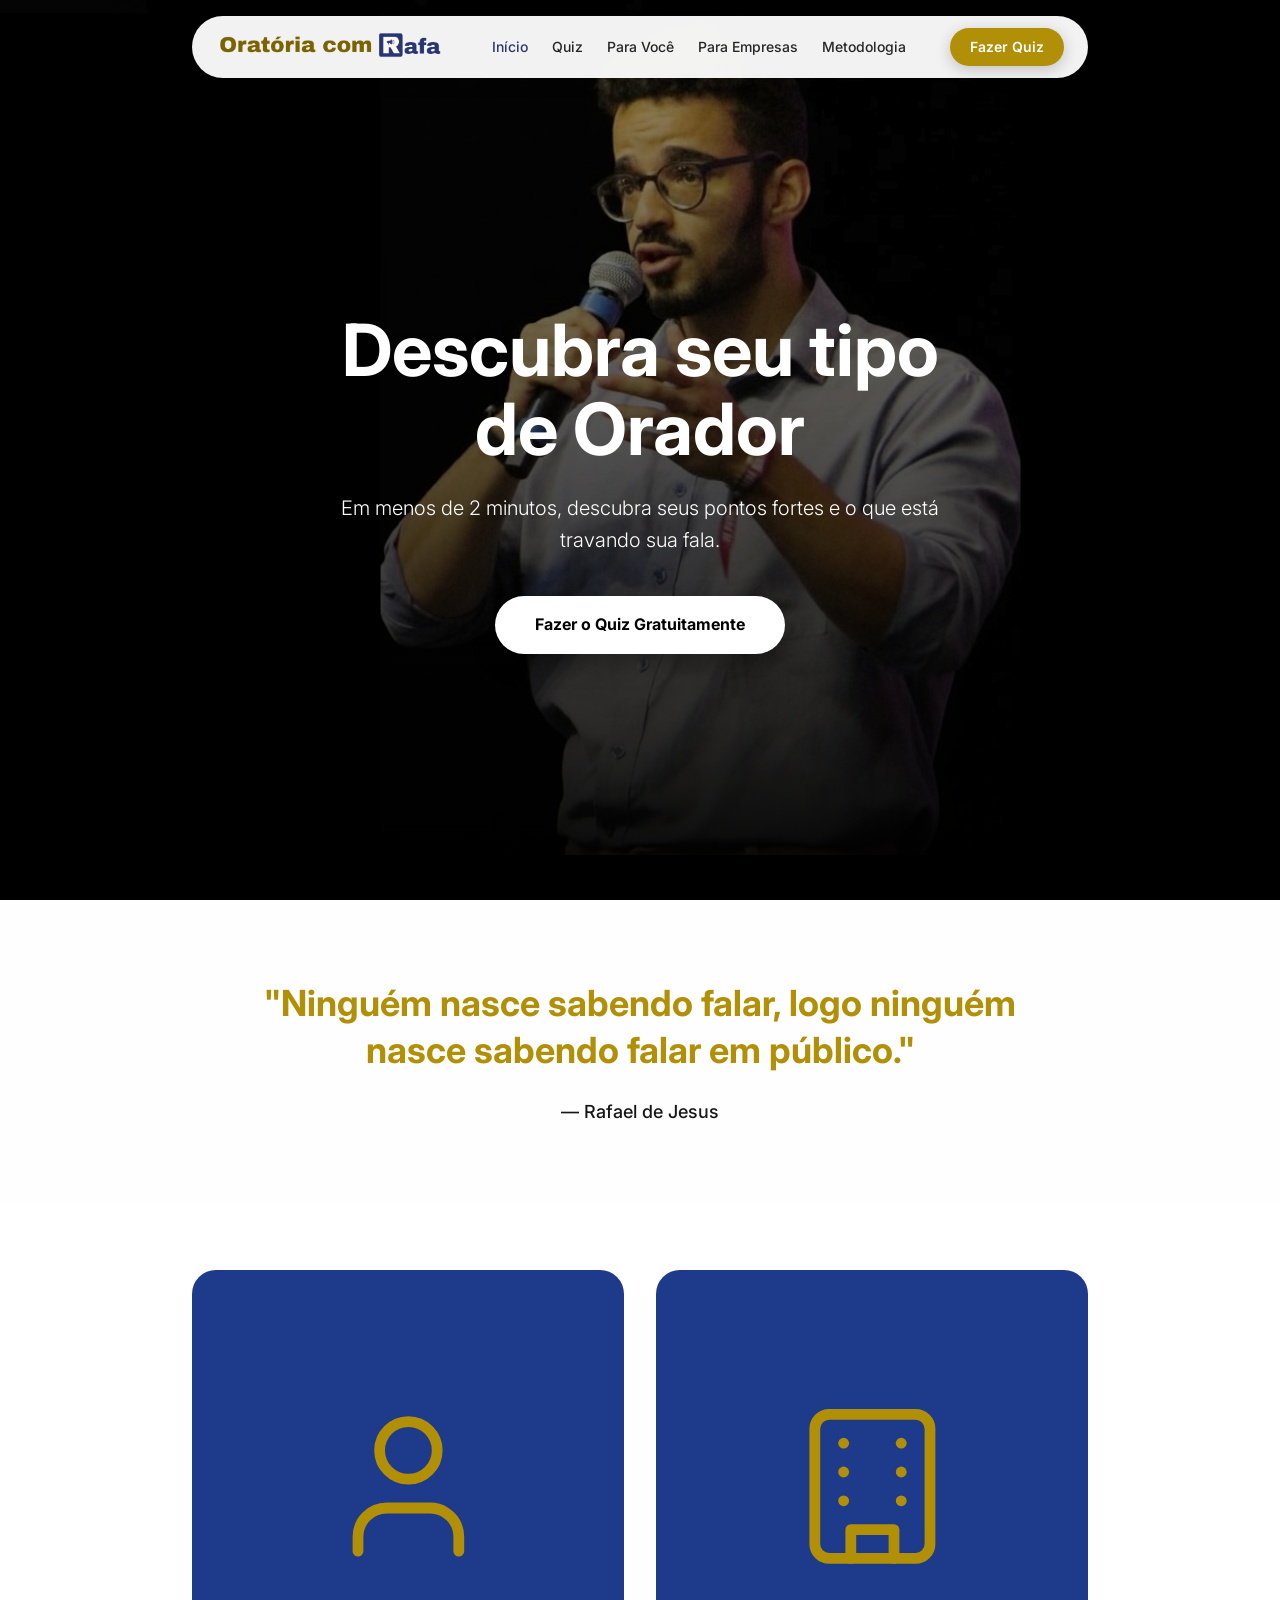
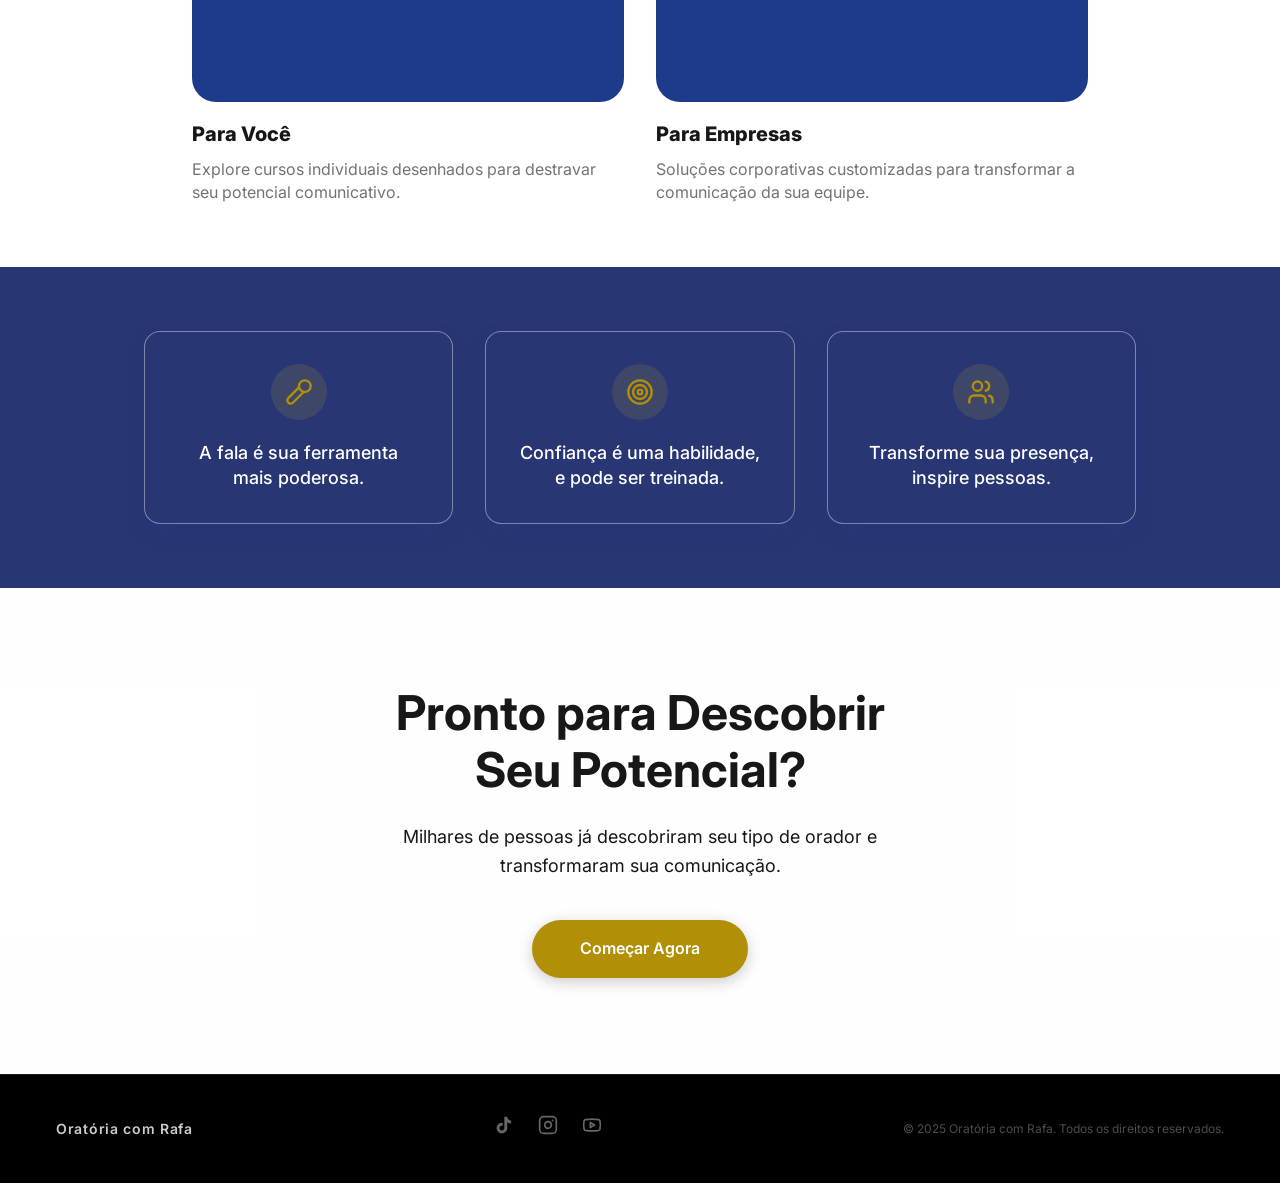
==== index.html @ 6964ee0a "Initial commit" ====
<!DOCTYPE html>
<html lang="pt-BR">

<head>
  <meta charset="UTF-8" />
  <meta name="viewport" content="width=device-width, initial-scale=1.0" />
  <title>Descubra Seu Tipo de Orador - Oratória com Rafa</title>
  <meta name="description"
    content="Descubra seu perfil de orador em 2 minutos. Transforme sua fala, desenvolva confiança e inspire com presença." />
  <meta name="author" content="Oratória com Rafa" />
  <meta property="og:title" content="Descubra Seu Tipo de Orador - Oratória com Rafa" />
  <meta property="og:description"
    content="Descubra seu perfil de orador em 2 minutos. Transforme sua fala, desenvolva confiança e inspire com presença." />
  <meta property="og:type" content="website" />
  <link rel="preconnect" href="https://fonts.googleapis.com" />
  <link rel="preconnect" href="https://fonts.gstatic.com" crossorigin />
  <link href="https://fonts.googleapis.com/css2?family=Inter:wght@300;400;500;600;700;800&display=swap"
    rel="stylesheet" />
  <link rel="stylesheet" href="css/styles.css" />
</head>

<body>

  <!-- Navigation -->
  <nav class="nav-bar" id="main-nav">
    <div class="nav-container">
      <div class="nav-pill">
        <a href="index.html" class="nav-logo">
          <img src="assets/images/logo.png" alt="Oratória com Rafa" />
        </a>
        <div class="nav-links" id="nav-links">
          <a href="index.html" class="nav-link active">Início</a>
          <a href="quiz-inicio.html" class="nav-link">Quiz</a>
          <a href="para-voce.html" class="nav-link">Para Você</a>
          <a href="para-empresas.html" class="nav-link">Para Empresas</a>
          <a href="metodologia.html" class="nav-link">Metodologia</a>
        </div>
        <a href="quiz-inicio.html" class="btn btn-dark btn-nav-cta">Fazer Quiz</a>
        <button class="mobile-toggle" id="mobile-toggle" aria-label="Abrir menu">
          <span></span><span></span><span></span>
        </button>
      </div>
      <!-- Mobile dropdown -->
      <div class="mobile-menu" id="mobile-menu">
        <a href="index.html" class="mobile-link active">Início</a>
        <a href="quiz-inicio.html" class="mobile-link">Quiz</a>
        <a href="para-voce.html" class="mobile-link">Para Você</a>
        <a href="para-empresas.html" class="mobile-link">Para Empresas</a>
        <a href="metodologia.html" class="mobile-link">Metodologia</a>
        <a href="quiz-inicio.html" class="btn btn-dark btn-mobile-cta">Fazer Quiz</a>
      </div>
    </div>
  </nav>

  <main>
    <!-- Hero Section -->
    <section class="hero" id="hero">
      <div class="hero-bg">
        <img src="assets/images/eventocrop.jpg" alt="Orador profissional em palco" />
        <div class="hero-overlay"></div>
      </div>
      <div class="hero-content fade-in">
        <h1>Descubra seu tipo<br>de Orador</h1>
        <p>Em menos de 2 minutos, descubra seus pontos fortes e o que está travando sua fala.</p>
        <a href="quiz-inicio.html" class="btn btn-white btn-hero">Fazer o Quiz Gratuitamente</a>
      </div>
    </section>

    <!-- Quote Section -->
    <section class="section-white" id="quote">
      <div class="container text-center">
        <blockquote class="quote fade-in">
          "Ninguém nasce sabendo falar, logo ninguém nasce sabendo falar em público."
        </blockquote>
        <p class="quote-author">— Rafael de Jesus</p>
      </div>
    </section>
    <!-- Navigation Cards Section -->
    <section class="section-nav-cards" id="categories">
      <div class="container">
        <div class="nav-cards-grid">
          <!-- Card: Para Voc� -->
          <a href="para-voce.html" class="nav-card-item slide-up" style="animation-delay: 0s">
            <div class="nav-card">
              <div class="nav-card-icon">
                <svg xmlns="http://www.w3.org/2000/svg" width="100%" height="100%" viewBox="0 0 24 24" fill="none"
                  stroke="currentColor" stroke-width="1.5" stroke-linecap="round" stroke-linejoin="round">
                  <path d="M19 21v-2a4 4 0 0 0-4-4H9a4 4 0 0 0-4 4v2"></path>
                  <circle cx="12" cy="7" r="4"></circle>
                </svg>
              </div>
            </div>
            <div class="nav-card-content">
              <h3>Para Você</h3>
              <p>Explore cursos individuais desenhados para destravar seu potencial comunicativo.</p>
            </div>
          </a>

          <!-- Card: Para Empresas -->
          <a href="para-empresas.html" class="nav-card-item slide-up" style="animation-delay: 0.1s">
            <div class="nav-card">
              <div class="nav-card-icon">
                <svg xmlns="http://www.w3.org/2000/svg" width="100%" height="100%" viewBox="0 0 24 24" fill="none"
                  stroke="currentColor" stroke-width="1.5" stroke-linecap="round" stroke-linejoin="round">
                  <rect x="4" y="2" width="16" height="20" rx="2" ry="2"></rect>
                  <path d="M9 22v-4h6v4"></path>
                  <path d="M8 6h.01"></path>
                  <path d="M16 6h.01"></path>
                  <path d="M8 10h.01"></path>
                  <path d="M16 10h.01"></path>
                  <path d="M8 14h.01"></path>
                  <path d="M16 14h.01"></path>
                </svg>
              </div>
            </div>
            <div class="nav-card-content">
              <h3>Para Empresas</h3>
              <p>Soluções corporativas customizadas para transformar a comunicação da sua equipe.</p>
            </div>
          </a>
        </div>
      </div>
    </section>
    <section id="pillars">
      <div class="container">
        <div class="pillars-grid">

          <!-- Card 1 -->
          <div class="pillar-card slide-up" style="animation-delay: 0s">
            <div class="pillar-icon">
              <svg xmlns="http://www.w3.org/2000/svg" width="28" height="28" viewBox="0 0 24 24" fill="none"
                stroke="currentColor" stroke-width="2" stroke-linecap="round" stroke-linejoin="round">
                <path d="m12 8-9.04 9.06a2.82 2.82 0 1 0 3.98 3.98L16 12" />
                <circle cx="17" cy="7" r="5" />
              </svg>
            </div>
            <p class="pillar-text">A fala é sua ferramenta mais poderosa.</p>
          </div>

          <!-- Card 2 -->
          <div class="pillar-card slide-up" style="animation-delay: 0.1s">
            <div class="pillar-icon">
              <svg xmlns="http://www.w3.org/2000/svg" width="28" height="28" viewBox="0 0 24 24" fill="none"
                stroke="currentColor" stroke-width="2" stroke-linecap="round" stroke-linejoin="round">
                <circle cx="12" cy="12" r="10" />
                <circle cx="12" cy="12" r="6" />
                <circle cx="12" cy="12" r="2" />
              </svg>
            </div>
            <p class="pillar-text">Confiança é uma habilidade, e pode ser treinada.</p>
          </div>

          <!-- Card 3 -->
          <div class="pillar-card slide-up" style="animation-delay: 0.2s">
            <div class="pillar-icon">
              <svg xmlns="http://www.w3.org/2000/svg" width="28" height="28" viewBox="0 0 24 24" fill="none"
                stroke="currentColor" stroke-width="2" stroke-linecap="round" stroke-linejoin="round">
                <path d="M16 21v-2a4 4 0 0 0-4-4H6a4 4 0 0 0-4 4v2" />
                <circle cx="9" cy="7" r="4" />
                <path d="M22 21v-2a4 4 0 0 0-3-3.87" />
                <path d="M16 3.13a4 4 0 0 1 0 7.75" />
              </svg>
            </div>
            <p class="pillar-text">Transforme sua presença, inspire pessoas.</p>
          </div>

        </div>
      </div>
    </section>
    <!-- CTA Section -->
    <section class="section-white section-cta" id="cta">
      <div class="container text-center">
        <h2 class="cta-title">Pronto para Descobrir<br>Seu Potencial?</h2>
        <p class="cta-subtitle">Milhares de pessoas já descobriram seu tipo de orador e transformaram sua comunicação.
        </p>
        <a href="quiz-inicio.html" class="btn btn-dark btn-cta">Começar Agora</a>
      </div>
    </section>
  </main>

  <!-- Footer -->
  <footer class="footer" id="footer">
    <div class="container">
      <div class="footer-inner">
        <p class="footer-brand">Oratória com Rafa</p>
        <div class="footer-socials">
          <a href="https://www.tiktok.com" target="_blank" rel="noopener noreferrer" aria-label="TikTok">
            <svg xmlns="http://www.w3.org/2000/svg" width="20" height="20" viewBox="0 0 24 24" fill="currentColor">
              <path
                d="M19.59 6.69a4.83 4.83 0 0 1-3.77-4.25V2h-3.45v13.67a2.89 2.89 0 0 1-5.2 1.74 2.89 2.89 0 0 1 2.31-4.64 2.93 2.93 0 0 1 .88.13V9.4a6.84 6.84 0 0 0-1-.05A6.33 6.33 0 0 0 5 20.1a6.34 6.34 0 0 0 10.86-4.43v-7a8.16 8.16 0 0 0 4.77 1.52v-3.4a4.85 4.85 0 0 1-1-.1z" />
            </svg>
          </a>
          <a href="https://www.instagram.com" target="_blank" rel="noopener noreferrer" aria-label="Instagram">
            <svg xmlns="http://www.w3.org/2000/svg" width="20" height="20" viewBox="0 0 24 24" fill="none"
              stroke="currentColor" stroke-width="2" stroke-linecap="round" stroke-linejoin="round">
              <rect width="20" height="20" x="2" y="2" rx="5" ry="5" />
              <path d="M16 11.37A4 4 0 1 1 12.63 8 4 4 0 0 1 16 11.37z" />
              <line x1="17.5" x2="17.51" y1="6.5" y2="6.5" />
            </svg>
          </a>
          <a href="https://www.youtube.com" target="_blank" rel="noopener noreferrer" aria-label="YouTube">
            <svg xmlns="http://www.w3.org/2000/svg" width="20" height="20" viewBox="0 0 24 24" fill="none"
              stroke="currentColor" stroke-width="2" stroke-linecap="round" stroke-linejoin="round">
              <path
                d="M2.5 17a24.12 24.12 0 0 1 0-10 2 2 0 0 1 1.4-1.4 49.56 49.56 0 0 1 16.2 0A2 2 0 0 1 21.5 7a24.12 24.12 0 0 1 0 10 2 2 0 0 1-1.4 1.4 49.55 49.55 0 0 1-16.2 0A2 2 0 0 1 2.5 17" />
              <path d="m10 15 5-3-5-3z" />
            </svg>
          </a>
        </div>
        <p class="footer-copy">© 2025 Oratória com Rafa. Todos os direitos reservados.</p>
      </div>
    </div>
  </footer>

  <script src="js/main.js"></script>
</body>

</html>
---- css/styles.css ----
:root {
  --primary: #283673;
  --detail: #b18f07;
  --white: #ffffff;
  --bg-light: #fdfdfd;
  --text-dark: #283673;
  --text-light: #f0f0f0;
  --gray-muted: #6b7280;
}

/* ===== RESET & BASE ===== */
*,
*::before,
*::after {
  box-sizing: border-box;
  margin: 0;
  padding: 0;
}

html {
  scroll-behavior: smooth;
}

body {
  font-family: 'Inter', -apple-system, BlinkMacSystemFont, 'Segoe UI', sans-serif;
  color: var(--text-dark);
  background: var(--bg-light);
  line-height: 1.6;
  -webkit-font-smoothing: antialiased;
}

a {
  text-decoration: none;
  color: inherit;
}

ul {
  list-style: none;
}

img {
  max-width: 100%;
  display: block;
}

/* ===== UTILITIES ===== */
.container {
  max-width: 1200px;
  margin: 0 auto;
  padding: 0 1rem;
}

.text-center {
  text-align: center;
}

/* ===== BUTTONS ===== */
.btn {
  display: inline-flex;
  align-items: center;
  justify-content: center;
  font-weight: 600;
  font-size: 1rem;
  border: none;
  cursor: pointer;
  border-radius: 9999px;
  transition: all 0.3s ease;
  font-family: inherit;
}

.btn-white {
  background: var(--primary);
  color: var(--white);
  padding: 0.875rem 2rem;
  box-shadow: 0 10px 25px rgba(0, 0, 0, 0.3);
}

.btn-white:hover {
  background: rgba(255, 255, 255, 0.9);
  transform: scale(1.05);
  box-shadow: 0 15px 35px rgba(0, 0, 0, 0.4);
}

.btn-dark {
  background: var(--primary);
  color: #fff;
  padding: 0.75rem 2rem;
  box-shadow: 0 4px 15px rgba(0, 0, 0, 0.2);
}

.btn-dark:hover {
  background: #404040;
}

.btn-outline {
  background: transparent;
  color: #404040;
  border: 1px solid #e5e5e5;
  padding: 0.75rem 2rem;
}

.btn-outline:hover {
  background: var(--bg-light);
}

.btn-hero {
  padding: 1rem 2.5rem;
  font-size: 1rem;
}

.btn-cta {
  padding: 1rem 3rem;
  font-size: 1rem;
}

.btn-nav-cta {
  padding: 0.5rem 1.25rem;
  font-size: 0.875rem;
}

.btn-mobile-cta {
  width: 100%;
  margin-top: 0.75rem;
  padding: 0.625rem 1.25rem;
}

.btn-card {
  width: 100%;
  padding: 0.875rem;
  font-size: 0.875rem;
}

.btn-card-highlight {
  background: var(--primary);
  color: var(--white);
}

.btn-card-highlight:hover {
  background: rgba(255, 255, 255, 0.9);
}

.btn-card-ghost {
  background: rgba(255, 255, 255, 0.05);
  color: var(--text-dark);
  border: 1px solid rgba(255, 255, 255, 0.15);
}

.btn-card-ghost:hover {
  background: rgba(255, 255, 255, 0.1);
}

/* ===== NAVIGATION ===== */
.nav-bar {
  position: fixed;
  top: 0;
  left: 0;
  right: 0;
  z-index: 50;
  padding: 1rem;
}

.nav-container {
  max-width: 56rem;
  margin: 0 auto;
}

.nav-pill {
  display: flex;
  align-items: center;
  justify-content: space-between;
  background: rgba(255, 255, 255, 0.95);
  backdrop-filter: blur(12px);
  border-radius: 9999px;
  padding: 0.75rem 1.5rem;
  box-shadow: 0 4px 20px rgba(0, 0, 0, 0.1);
}

.nav-logo img {
  height: 2rem;
}

.nav-links {
  display: flex;
  align-items: center;
  gap: 1.5rem;
}

.nav-link {
  font-size: 0.875rem;
  font-weight: 500;
  color: var(--text-dark);
  transition: color 0.2s;
}

.nav-link:hover,
.nav-link.active {
  color: var(--detail);
}

.mobile-toggle {
  display: none;
  background: none;
  border: none;
  cursor: pointer;
  padding: 0.25rem;
  flex-direction: column;
  gap: 5px;
}

.mobile-toggle span {
  display: block;
  width: 22px;
  height: 2px;
  background: #262626;
  border-radius: 2px;
  transition: all 0.3s;
}

.mobile-toggle.open span:nth-child(1) {
  transform: rotate(45deg) translate(5px, 5px);
}

.mobile-toggle.open span:nth-child(2) {
  opacity: 0;
}

.mobile-toggle.open span:nth-child(3) {
  transform: rotate(-45deg) translate(5px, -5px);
}

.mobile-menu {
  display: none;
  margin-top: 0.5rem;
  background: rgba(255, 255, 255, 0.95);
  backdrop-filter: blur(12px);
  border-radius: 1rem;
  padding: 1rem 1.25rem;
  box-shadow: 0 4px 20px rgba(0, 0, 0, 0.1);
}

.mobile-menu.open {
  display: block;
  animation: fadeIn 0.3s ease;
}

.mobile-link {
  display: block;
  padding: 0.5rem 0;
  font-size: 0.875rem;
  font-weight: 500;
  color: var(--text-dark);
}

.mobile-link:hover,
.mobile-link.active {
  color: var(--detail);
}

@media (max-width: 768px) {

  .nav-links,
  .btn-nav-cta {
    display: none;
  }

  .mobile-toggle {
    display: flex;
  }
}

/* ===== HERO ===== */
.hero {
  position: relative;
  min-height: 100vh;
  display: flex;
  align-items: center;
  justify-content: center;
  overflow: hidden;
}

.hero-bg {
  position: absolute;
  inset: 0;
  z-index: 0;
}

.hero-bg img {
  width: 100%;
  height: 100%;
  object-fit: cover;
  object-position: center top;
}

.hero-overlay {
  position: absolute;
  inset: 0;
  background: linear-gradient(to bottom, rgba(0, 0, 0, 0.4) 0%, rgba(0, 0, 0, 0.8) 80%, rgba(0, 0, 0, 1) 100%);
}

.hero-content {
  position: relative;
  z-index: 10;
  text-align: center;
  padding: 0 1rem;
  max-width: 56rem;
  margin: 0 auto;
  margin-top: 4rem;
}

.hero-content h1 {
  font-size: clamp(2.5rem, 6vw, 4.5rem);
  font-weight: 700;
  margin-bottom: 1.5rem;
  line-height: 1.1;
  color: #fff;
}

.hero-content p {
  font-size: clamp(1rem, 2vw, 1.25rem);
  margin-bottom: 2.5rem;
  color: rgba(255, 255, 255, 0.8);
  font-weight: 300;
  max-width: 42rem;
  margin-left: auto;
  margin-right: auto;
}

/* ===== SECTIONS ===== */
.section-white {
  padding: 5rem 0;
  background: #ffffffd0;
}

.section-dark {
  padding: 5rem 0;
  background: var(--bg-light);
  border-top: 1px solid rgba(255, 255, 255, 0.1);
}

.section-cta {
  padding: 6rem 0;
}

/* ===== QUOTE ===== */
.quote {
  font-size: clamp(1.5rem, 3vw, 2.25rem);
  font-weight: 700;
  color: var(--detail);
  line-height: 1.3;
  margin-bottom: 1.5rem;
  max-width: 48rem;
  margin-left: auto;
  margin-right: auto;
}

.quote-author {
  color: #737373;
  font-weight: 500;
  font-size: 1.125rem;
}

/* ===== PILLARS ===== */
/* Container section background */
#pillars {
  background-color: #283673;
  /* Royal Blue */
  padding: 4rem 0;
  /* Adding vertical spacing for the section */
}

.pillars-grid {
  display: grid;
  grid-template-columns: repeat(3, 1fr);
  gap: 2rem;
  max-width: 64rem;
  margin: 0 auto;
  padding: 0 1rem;
  /* Prevents touching edges on mobile */
}

.pillar-card {
  text-align: center;
  padding: 2rem;
  border-radius: 1rem;

  /* A mágica acontece aqui: desfoque do que está atrás */
  backdrop-filter: blur(12px);
  -webkit-backdrop-filter: blur(12px);
  /* Suporte para Safari */

  /* Match Navigation Cards Style */
  background: #1e3a8a;
  border: 1px solid rgba(255, 255, 255, 0.1);
  box-shadow: 0 10px 20px rgba(30, 58, 138, 0.2);
  transition: transform 0.3s ease, box-shadow 0.3s ease;
}

.pillar-card:hover {
  transform: translateY(-5px);
  box-shadow: 0 15px 30px rgba(30, 58, 138, 0.3);
}

.pillar-icon {
  display: inline-flex;
  align-items: center;
  justify-content: center;
  width: 3.5rem;
  height: 3.5rem;
  border-radius: 50%;
  background: rgba(184, 154, 75, 0.1);
  margin-bottom: 1.25rem;
  color: var(--detail);
  /* Gold icon */
}

.pillar-text {
  font-size: 1.125rem;
  font-weight: 500;
  color: #ffffff;
  /* Forced to pure white for better contrast on blue */
  line-height: 1.4;
}

@media (max-width: 768px) {
  .pillars-grid {
    grid-template-columns: 1fr;
  }
}

/* ===== CTA SECTION ===== */
.cta-title {
  font-size: clamp(2rem, 4vw, 3rem);
  font-weight: 700;
  margin-bottom: 1.5rem;
  color: var(--detail);
  line-height: 1.2;
}

.cta-subtitle {
  font-size: 1.125rem;
  color: #737373;
  margin-bottom: 2.5rem;
  max-width: 36rem;
  margin-left: auto;
  margin-right: auto;
}

/* ===== METHODOLOGY PAGE ===== */
.page-hero {
  padding-top: 9rem;
  padding-bottom: 5rem;
  background: var(--bg-light);
  text-align: center;
}

.page-hero .label {
  color: #a3a3a3;
  font-size: 0.875rem;
  text-transform: uppercase;
  letter-spacing: 0.15em;
  margin-bottom: 1rem;
}

.page-hero h1 {
  font-size: clamp(2.5rem, 5vw, 3.75rem);
  font-weight: 700;
  color: var(--text-dark);
  margin-bottom: 1.5rem;
  line-height: 1.1;
}

.page-hero p {
  font-size: 1.125rem;
  color: #a3a3a3;
  max-width: 42rem;
  margin: 0 auto;
}

.method-cards {
  display: grid;
  grid-template-columns: repeat(3, 1fr);
  gap: 1.5rem;
  max-width: 64rem;
  margin: 0 auto;
}

.method-card {
  border-radius: 1rem;
  border: 1px solid rgba(255, 255, 255, 0.1);
  background: var(--primary);
  padding: 2rem;
}

.method-card .icon-wrap {
  display: inline-flex;
  align-items: center;
  justify-content: center;
  width: 4rem;
  height: 4rem;
  border-radius: 50%;
  background: rgba(255, 255, 255, 0.1);
  margin-bottom: 1.5rem;
  color: #fff;
}

.method-card h3 {
  font-size: 1.5rem;
  font-weight: 700;
  color: var(--text-dark);
  margin-bottom: 0.75rem;
}

.method-card .desc {
  font-size: 0.875rem;
  color: #a3a3a3;
  line-height: 1.7;
  margin-bottom: 1.5rem;
}

.method-card .benefits li {
  display: flex;
  align-items: flex-start;
  gap: 0.5rem;
  font-size: 0.875rem;
  color: rgba(229, 229, 229, 0.7);
  margin-bottom: 0.5rem;
}

.method-card .benefits .check {
  color: var(--text-dark);
  margin-top: 2px;
}

@media (max-width: 768px) {
  .method-cards {
    grid-template-columns: 1fr;
  }
}

/* About Section */
.about-grid {
  display: grid;
  grid-template-columns: 1fr 1fr;
  gap: 3rem;
  align-items: center;
  max-width: 64rem;
  margin: 0 auto;
}

.about-grid img {
  border-radius: 1rem;
  box-shadow: 0 25px 50px rgba(0, 0, 0, 0.2);
  width: 100%;
  object-fit: cover;
}

.about-grid .label {
  color: #a3a3a3;
  font-size: 0.875rem;
  text-transform: uppercase;
  letter-spacing: 0.15em;
  margin-bottom: 1rem;
}

.about-grid h2 {
  font-size: 2.25rem;
  font-weight: 700;
  color: var(--detail);
  margin-bottom: 1.5rem;
  line-height: 1.2;
}

.about-grid p {
  color: #525252;
  margin-bottom: 1rem;
  line-height: 1.7;
}

@media (max-width: 768px) {
  .about-grid {
    grid-template-columns: 1fr;
  }
}

/* How it works */
.how-grid {
  display: grid;
  grid-template-columns: 1fr 1fr;
  gap: 1.5rem;
  max-width: 64rem;
  margin: 0 auto;
}

.how-card {
  background: var(--bg-light);
  border: 1px solid #f5f5f5;
  border-radius: 1rem;
  padding: 1.5rem;
}

.how-card h3 {
  font-size: 1.25rem;
  font-weight: 600;
  margin-bottom: 0.75rem;
  color: var(--detail);
}

.how-card p {
  color: #525252;
  line-height: 1.7;
}

@media (max-width: 768px) {
  .how-grid {
    grid-template-columns: 1fr;
  }
}

.section-heading {
  text-align: center;
  margin-bottom: 3rem;
}

.section-heading h2 {
  font-size: 2.25rem;
  font-weight: 700;
  color: var(--detail);
  margin-bottom: 0.75rem;
}

.section-heading p {
  color: #737373;
}

/* ===== COURSES PAGE ===== */
.courses-grid {
  display: grid;
  grid-template-columns: 1fr 1fr;
  gap: 2rem;
  max-width: 56rem;
  margin: 0 auto;
}

.course-card {
  position: relative;
  border-radius: 1rem;
  padding: 2rem;
  display: flex;
  flex-direction: column;
  border: 1px solid rgba(255, 255, 255, 0.1);
  background: var(--primary);
}

.course-card.highlight {
  border-color: rgba(255, 255, 255, 0.4);
  background: rgba(255, 255, 255, 0.05);
  box-shadow: 0 0 0 1px rgba(255, 255, 255, 0.2);
}

.course-badge {
  position: absolute;
  top: -1rem;
  left: 50%;
  transform: translateX(-50%);
  background: var(--primary) !important;
  color: #ffffff !important;
  padding: 0.25rem 1.25rem !important;
  border-radius: 9999px !important;
  font-size: 0.75rem !important;
  font-weight: 700 !important;
  border: 1px solid rgba(255, 255, 255, 0.4) !important;
  box-shadow: 0 4px 10px rgba(0, 0, 0, 0.2) !important;
  white-space: nowrap !important;
}

.course-card .icon-wrap {
  display: inline-flex;
  align-items: center;
  justify-content: center;
  width: 3.5rem;
  height: 3.5rem;
  border-radius: 50%;
  background: rgba(255, 255, 255, 0.1);
  margin-bottom: 1.5rem;
  color: #fff;
}

.course-card h3 {
  font-size: 1.5rem;
  font-weight: 700;
  color: var(--text-dark);
  margin-bottom: 0.5rem;
}

.course-card .course-desc {
  font-size: 0.875rem;
  color: #a3a3a3;
  margin-bottom: 1.25rem;
}

.course-card .price {
  font-size: 2.25rem;
  font-weight: 700;
  color: var(--text-dark);
  margin-bottom: 1.5rem;
}

.course-card .features {
  flex: 1;
  margin-bottom: 2rem;
}

.course-card .features li {
  display: flex;
  align-items: flex-start;
  gap: 0.5rem;
  font-size: 0.875rem;
  color: rgba(229, 229, 229, 0.8);
  margin-bottom: 0.75rem;
}

.course-card .features .check-icon {
  color: var(--text-dark);
  flex-shrink: 0;
  margin-top: 2px;
}

@media (max-width: 768px) {
  .courses-grid {
    grid-template-columns: 1fr;
  }
}

/* ===== LEAD CAPTURE PAGE ===== */
.lead-page {
  flex: 1;
  display: flex;
  align-items: center;
  justify-content: center;
  padding: 7rem 1rem 4rem;
}

.lead-wrapper {
  max-width: 32rem;
  width: 100%;
}

.lead-header {
  text-align: center;
  margin-bottom: 2.5rem;
}

.lead-header .icon-wrap {
  display: inline-flex;
  align-items: center;
  justify-content: center;
  width: 3.5rem;
  height: 3.5rem;
  border-radius: 50%;
  background: rgba(255, 255, 255, 0.1);
  margin-bottom: 1.25rem;
  color: #fff;
}

.lead-header h1 {
  font-size: 1.875rem;
  font-weight: 700;
  color: var(--text-dark);
  margin-bottom: 1rem;
  line-height: 1.3;
}

.lead-header p {
  color: #a3a3a3;
  font-size: 1rem;
}

.lead-form-card {
  border-radius: 1rem;
  border: 1px solid rgba(255, 255, 255, 0.1);
  background: var(--primary);
  color: #ffffff;
  padding: 2rem;
}

.form-group {
  margin-bottom: 1.25rem;
}

.form-group label {
  display: block;
  font-size: 0.875rem;
  font-weight: 600;
  color: var(--text-dark);
  margin-bottom: 0.5rem;
}

.form-group label .optional {
  font-size: 0.75rem;
  font-weight: 400;
  color: #a3a3a3;
}

.form-input-wrap {
  position: relative;
}

.form-input-wrap .input-icon {
  position: absolute;
  left: 0.75rem;
  top: 50%;
  transform: translateY(-50%);
  color: #a3a3a3;
  pointer-events: none;
}

.form-input {
  width: 100%;
  height: 3rem;
  padding: 0 1rem 0 2.25rem;
  background: var(--bg-light);
  border: 1px solid rgba(255, 255, 255, 0.1);
  border-radius: 0.75rem;
  color: var(--text-dark);
  font-size: 1rem;
  font-family: inherit;
  transition: border-color 0.2s;
}

.form-input::placeholder {
  color: #a3a3a3;
}

.form-input:focus {
  outline: none;
  border-color: rgba(255, 255, 255, 0.4);
}

.form-hint {
  font-size: 0.75rem;
  color: #a3a3a3;
  margin-top: 0.5rem;
}

.form-privacy {
  display: flex;
  align-items: center;
  justify-content: center;
  gap: 0.5rem;
  font-size: 0.75rem;
  color: #a3a3a3;
  margin-top: 1rem;
}

.btn-submit {
  width: 100%;
  height: 3rem;
  font-size: 1rem;
  font-weight: 700;
  margin-top: 0.5rem;
}

/* ===== QUIZ PAGE ===== */
.quiz-page {
  flex: 1;
  padding-top: 7rem;
  padding-bottom: 4rem;
}

.quiz-wrapper {
  max-width: 42rem;
  margin: 0 auto;
  padding: 0 1rem;
}

.quiz-header {
  text-align: center;
  margin-bottom: 2.5rem;
}

.quiz-header .quiz-label {
  color: #a3a3a3;
  font-size: 0.875rem;
  text-transform: uppercase;
  letter-spacing: 0.15em;
  margin-bottom: 0.75rem;
}

.progress-bar {
  width: 100%;
  height: 4px;
  background: rgba(255, 255, 255, 0.1);
  border-radius: 9999px;
  overflow: hidden;
  margin-top: 0.75rem;
}

.progress-fill {
  height: 100%;
  background: #fff;
  border-radius: 9999px;
  transition: width 0.4s ease;
}

.quiz-question {
  font-size: clamp(1.25rem, 3vw, 1.875rem);
  font-weight: 700;
  color: var(--text-dark);
  text-align: center;
  margin-bottom: 2.5rem;
  line-height: 1.3;
}

.quiz-options {
  display: flex;
  flex-direction: column;
  gap: 0.75rem;
}

.quiz-option {
  width: 100%;
  text-align: left;
  padding: 1.25rem 1.5rem;
  border-radius: 1rem;
  border: 1px solid rgba(255, 255, 255, 0.1);
  background: var(--primary);
  color: var(--text-dark);
  font-weight: 500;
  font-size: 1rem;
  cursor: pointer;
  transition: all 0.2s;
  font-family: inherit;
}

.quiz-option:hover {
  border-color: rgba(255, 255, 255, 0.4);
  background: rgba(255, 255, 255, 0.05);
  transform: scale(1.01);
}

.quiz-option:active {
  transform: scale(0.99);
}

/* ===== RESULT PAGE ===== */
.result-hero {
  padding-top: 9rem;
  padding-bottom: 4rem;
  background: var(--bg-light);
  text-align: center;
}

.result-back {
  display: inline-flex;
  align-items: center;
  gap: 0.5rem;
  color: #a3a3a3;
  font-size: 0.875rem;
  margin-bottom: 2rem;
  transition: color 0.2s;
}

.result-back:hover {
  color: var(--text-dark);
}

.result-icon {
  font-size: 4.5rem;
  margin-bottom: 1.5rem;
}

.result-label {
  color: #a3a3a3;
  font-size: 0.875rem;
  text-transform: uppercase;
  letter-spacing: 0.15em;
  margin-bottom: 0.75rem;
}

.result-name {
  font-size: clamp(2.5rem, 5vw, 3.75rem);
  font-weight: 700;
  color: var(--text-dark);
  margin-bottom: 1.5rem;
}

.result-desc {
  font-size: 1.125rem;
  color: #a3a3a3;
  line-height: 1.7;
  max-width: 42rem;
  margin: 0 auto;
}

.result-details {
  max-width: 56rem;
  margin: 0 auto;
}

.result-columns {
  display: grid;
  grid-template-columns: 1fr 1fr;
  gap: 2rem;
  margin-bottom: 2.5rem;
}

.result-col {
  background: var(--bg-light);
  border: 1px solid #f5f5f5;
  border-radius: 1rem;
  padding: 2rem;
}

.result-col h3 {
  font-size: 1.25rem;
  font-weight: 700;
  margin-bottom: 1.25rem;
  color: var(--detail);
  display: flex;
  align-items: center;
  gap: 0.5rem;
}

.result-col li {
  display: flex;
  align-items: flex-start;
  gap: 0.5rem;
  color: #404040;
  margin-bottom: 0.75rem;
}

.result-tip {
  border-left: 4px solid #171717;
  padding: 1rem 1.5rem;
  margin-bottom: 2.5rem;
}

.result-tip .tip-label {
  font-size: 0.875rem;
  font-weight: 600;
  text-transform: uppercase;
  letter-spacing: 0.1em;
  color: #a3a3a3;
  margin-bottom: 0.5rem;
}

.result-tip p {
  color: var(--text-dark);
  font-size: 1.125rem;
  line-height: 1.7;
}

@media (max-width: 768px) {
  .result-columns {
    grid-template-columns: 1fr;
  }
}

/* ===== FOOTER ===== */
.footer {
  background: #000;
  color: #fff;
  padding: 2.5rem 0;
  border-top: 1px solid rgba(255, 255, 255, 0.1);
}

.footer-inner {
  display: flex;
  flex-direction: column;
  align-items: center;
  gap: 1rem;
}

.footer-brand {
  font-size: 0.875rem;
  font-weight: 600;
  letter-spacing: 0.05em;
  color: rgba(255, 255, 255, 0.8);
}

.footer-socials {
  display: flex;
  align-items: center;
  gap: 1.5rem;
}

.footer-socials a {
  color: rgba(255, 255, 255, 0.4);
  transition: color 0.2s;
}

.footer-socials a:hover {
  color: #fff;
}

.footer-copy {
  font-size: 0.75rem;
  color: rgba(255, 255, 255, 0.3);
}

@media (min-width: 769px) {
  .footer-inner {
    flex-direction: row;
    justify-content: space-between;
  }
}

/* ===== ANIMATIONS ===== */
@keyframes fadeIn {
  from {
    opacity: 0;
  }

  to {
    opacity: 1;
  }
}

@keyframes slideUp {
  from {
    opacity: 0;
    transform: translateY(30px);
  }

  to {
    opacity: 1;
    transform: translateY(0);
  }
}

.fade-in {
  animation: fadeIn 0.8s ease both;
}

.slide-up {
  animation: slideUp 0.6s ease both;
}

/* ===== LAYOUT HELPERS ===== */
.page-wrap {
  min-height: 100vh;
  display: flex;
  flex-direction: column;
  background: var(--bg-light);
}

.page-wrap main {
  flex: 1;
}

/* ===== NAVIGATION CARDS SECTION ===== */
.section-nav-cards {
  padding: 4rem 0;
  background: #fff;
}

.nav-cards-grid {
  display: grid;
  grid-template-columns: repeat(2, 1fr);
  gap: 2rem;
  max-width: 56rem;
  margin: 0 auto;
}

.nav-card-item {
  display: flex;
  flex-direction: column;
}

.nav-card {
  aspect-ratio: 1 / 1;
  background: #1e3a8a;
  /* Dark Blue */
  border-radius: 1.5rem;
  display: flex;
  align-items: center;
  justify-content: center;
  margin-bottom: 1rem;
  transition: transform 0.3s ease, box-shadow 0.3s ease;
  position: relative;
  overflow: hidden;
}

.nav-card:hover {
  transform: translateY(-5px);
  box-shadow: 0 15px 30px rgba(30, 58, 138, 0.3);
}

.nav-card-icon {
  width: 40%;
  height: 40%;
  color: var(--detail);
  /* Gold/Yellow from the image */
}

.nav-card-content h3 {
  font-size: 1.25rem;
  font-weight: 700;
  color: var(--detail);
  margin-bottom: 0.5rem;
}

.nav-card-content p {
  font-size: 1rem;
  color: #737373;
  line-height: 1.4;
}

@media (max-width: 480px) {
  .nav-cards-grid {
    grid-template-columns: 1fr;
    gap: 3rem;
  }
}


/* ===== READABILITY OVERRIDES ===== */
.btn-white {
  background: var(--primary) !important;
  color: #ffffff !important;
}

.btn-dark {
  background: var(--detail) !important;
  color: #ffffff !important;
}

.btn-outline {
  color: #171717 !important;
  border-color: #d1d1d1 !important;
}

.section-white,
.section-white-bg {
  background-color: #ffffffd0 !important;
}

.section-white p,
.section-white h1,
.section-white h2,
.section-white h3,
.section-white-bg p,
.section-white-bg h1,
.section-white-bg h2,
.section-white-bg h3 {
  color: #171717 !important;
}

.nav-link {
  color: #262626 !important;
}

.nav-link:hover,
.nav-link.active {
  color: var(--primary) !important;
}


/* ===== CONTRAST & CARD FIXES ===== */


/* Card background to blue, text to white */
.course-card,
.method-card,
.how-card,
.pillar-card {
  background: var(--primary) !important;
  border: 1px solid rgba(255, 255, 255, 0.1) !important;
}

.course-card h3,
.course-card p,
.course-card .price,
.course-card .features li,
.method-card h3,
.method-card p,
.method-card .benefits li,
.how-card h3,
.how-card p,
.pillar-card p {
  color: #ffffff !important;
}

/* Icon wrap background adjustment for new yellow */
.icon-wrap,
.pillar-icon,
.method-card .icon-wrap {
  background: rgba(196, 165, 40, 0.15) !important;
  color: var(--detail) !important;
}

/* Ensure check icons in cards are also yellow/gold */
.check-icon,
.check {
  color: var(--detail) !important;
}


/* Global H1 override */
h1 {
  color: #000000 !important;
}

.hero-content h1,
.hero-content p {
  color: #ffffff !important;
}


/* ===== BLACK TEXT OVERRIDES FOR HEROES & HEADERS ===== */
.page-hero h1,
.page-hero p,
.page-hero .label,
.lead-header h2,
.lead-header p,
.section-heading h2,
.section-heading p {
  color: #171717 !important;
}

/* Ensure background is white for these sections if not already */
.page-hero,
.lead-header,
.section-heading {
  background-color: #ffffff !important;
}


/* ===== CORPORATE FORM REDESIGN ===== */
.lead-form-card label {
  color: #ffffff !important;
}

.lead-form-card .form-input,
.lead-form-card select,
.lead-form-card textarea {
  background: rgba(255, 255, 255, 0.05) !important;
  border: 1px solid rgba(255, 255, 255, 0.2) !important;
  border-radius: 0.75rem !important;
  color: #ffffff !important;
  padding: 0.875rem 1rem !important;
  font-size: 1rem !important;
  transition: all 0.2s ease !important;
}

.lead-form-card .form-input:focus,
.lead-form-card select:focus,
.lead-form-card textarea:focus {
  background: rgba(255, 255, 255, 0.1) !important;
  border-color: var(--detail) !important;
  outline: none !important;
  box-shadow: 0 0 0 2px rgba(122, 98, 0, 0.2) !important;
}

.lead-form-card .form-input-wrap .input-icon {
  color: var(--detail) !important;
}

/* Ensure corporate form button is visible and clear */
#company-form button[type="submit"] {
  background: var(--detail) !important;
  color: #ffffff !important;
  border-radius: 0.75rem !important;
  font-weight: 700 !important;
  margin-top: 1.5rem !important;
}


/* ===== FINAL PAGE REFINEMENTS ===== */

/* Mais Popular badge update */
.course-badge {
  position: absolute;
  top: -1rem;
  left: 50%;
  transform: translateX(-50%);
  background: var(--primary) !important;
  color: #ffffff !important;
  padding: 0.25rem 1.25rem !important;
  border-radius: 9999px !important;
  font-size: 0.75rem !important;
  font-weight: 700 !important;
  border: 1px solid rgba(255, 255, 255, 0.4) !important;
  box-shadow: 0 4px 10px rgba(0, 0, 0, 0.2) !important;
  white-space: nowrap !important;
}

/* Card border to white */
.course-card,
.method-card,
.how-card,
.pillar-card,
.lead-form-card {
  border: 1px solid rgba(255, 255, 255, 0.4) !important;
}

/* Saiba Mais button (btn-card-ghost) to white with black text */
.btn-card-ghost {
  background: #ffffff !important;
  color: #000000 !important;
  border: none !important;
  font-weight: 700 !important;
}

.btn-card-ghost:hover {
  background: rgba(255, 255, 255, 0.9) !important;
  transform: translateY(-2px) !important;
}

/* Ensure check icons and benefits text are clearly white on dark cards */
.course-card .features li,
.method-card .benefits li {
  color: #ffffff !important;
}

.course-card .check-icon,
.method-card .benefits .check {
  color: var(--detail) !important;
}


/* Global fix for both Saiba Mais buttons in Course Cards */
.course-card .btn-card {
  background: #ffffff !important;
  color: #000000 !important;
  border: none !important;
  font-weight: 700 !important;
}

.course-card .btn-card:hover {
  background: rgba(255, 255, 255, 0.9) !important;
}

.lead-form-card {
  border-radius: 1.5rem !important;
  padding: 3rem !important;
  max-width: 40rem !important;
  margin: 0 auto !important;
  box-shadow: 0 25px 50px -12px rgba(0, 0, 0, 0.5) !important;
}

@media (max-width: 768px) {
  .lead-form-card {
    padding: 2rem 1.5rem !important;
    border-radius: 1rem !important;
  }
}


/* Replicate corporate form format to Quiz start form */
.quiz-lead-form,
.lead-form-card {
  border-radius: 1.5rem !important;
  padding: 3rem !important;
  max-width: 40rem !important;
  margin: 0 auto !important;
  background: var(--primary) !important;
  color: #ffffff !important;
  border: 1px solid rgba(255, 255, 255, 0.4) !important;
  box-shadow: 0 25px 50px -12px rgba(0, 0, 0, 0.5) !important;
}

/* Ensure form-input labels and text inside quiz lead form are white */
.quiz-lead-form label,
.quiz-lead-form p {
  color: #ffffff !important;
}

.quiz-lead-form .btn-submit {
  background: var(--detail) !important;
  color: #ffffff !important;
  border: none !important;
  font-weight: 700 !important;
}


/* Fix input icons and padding to prevent text overlap */
.form-input-wrap {
  position: relative !important;
  display: flex !important;
  align-items: center !important;
}

.form-input-wrap .input-icon {
  position: absolute !important;
  left: 1rem !important;
  top: 50% !important;
  transform: translateY(-50%) !important;
  color: var(--detail) !important;
  pointer-events: none !important;
  z-index: 10 !important;
}

.form-input,
.lead-form-card .form-input {
  padding-left: 3rem !important;
  /* Move text to the right of the icon */
}

/* Hero button to detail color */
.btn-hero {
  background: var(--detail) !important;
  color: #ffffff !important;
  border: none !important;
}

.btn-hero:hover {
  background: rgba(177, 143, 7, 0.9) !important;
}

/* Index page nav-card titles to black */
.nav-card-content h3 {
  color: #171717 !important;
  font-weight: 800 !important;
}


/* Ensure quiz options are readable with white text */
.quiz-option {
  color: #ffffff !important;
  background: var(--primary) !important;
  border: 1px solid rgba(255, 255, 255, 0.2) !important;
}

.quiz-option:hover {
  background: rgba(40, 54, 115, 0.9) !important;
  border-color: #ffffff !important;
}

/* FINAL OVERRIDE: Hero button to White background with Black letters */
.btn-hero {
    background: #ffffff !important;
    color: #000000 !important;
    border: none !important;
    font-weight: 700 !important;
}

.btn-hero:hover {
    background: #f0f0f0 !important;
    transform: translateY(-2px) !important;
}


/* FORCE RESULT HERO TO DEEP BLUE ALWAYS */
.result-hero {
    background: var(--primary) !important;
    padding-top: 10rem !important;
    padding-bottom: 5rem !important;
}

.result-hero .result-name, 
.result-hero .result-label,
.result-hero .result-desc,
.result-hero .result-icon,
.result-hero .result-back {
    color: #ffffff !important;
}

.result-hero .result-desc {
    color: rgba(255, 255, 255, 0.9) !important;
}

.result-hero .result-back {
    color: rgba(255, 255, 255, 0.6) !important;
}

.result-hero .result-back:hover {
    color: #ffffff !important;
}
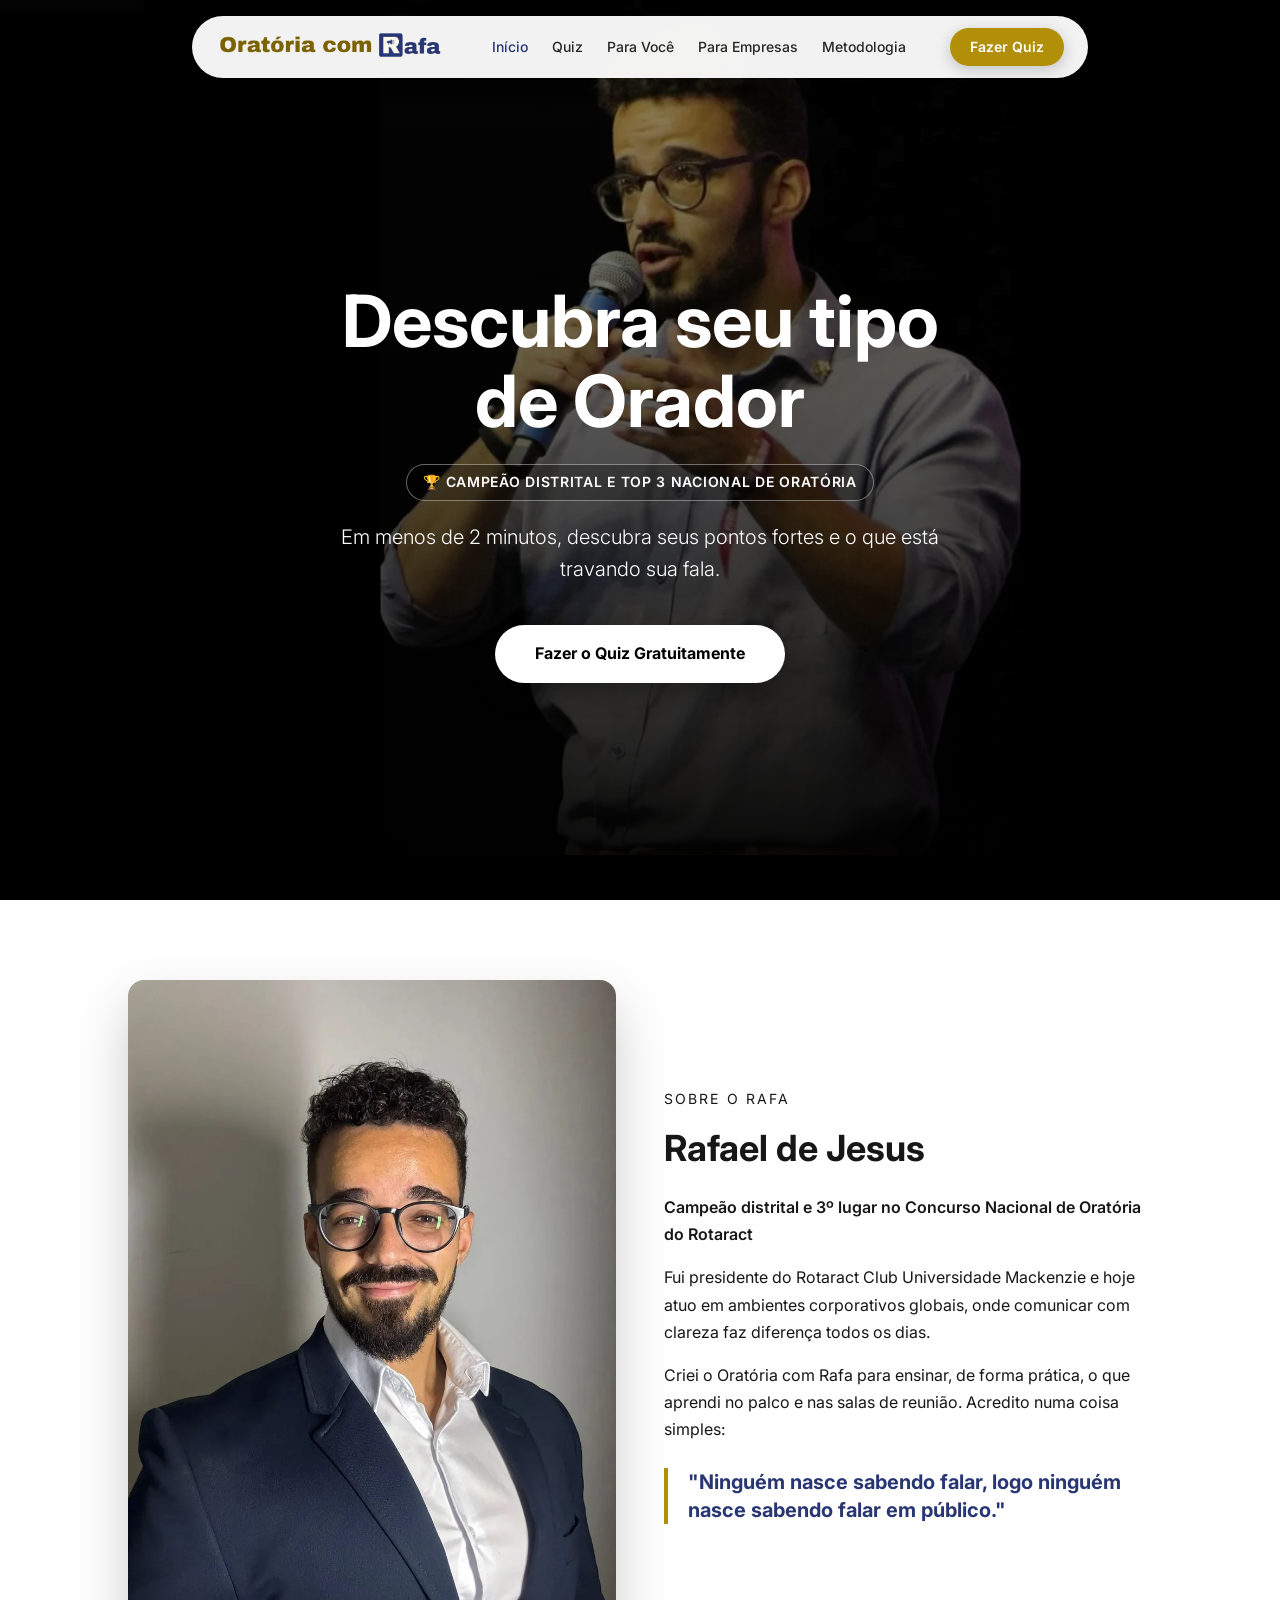
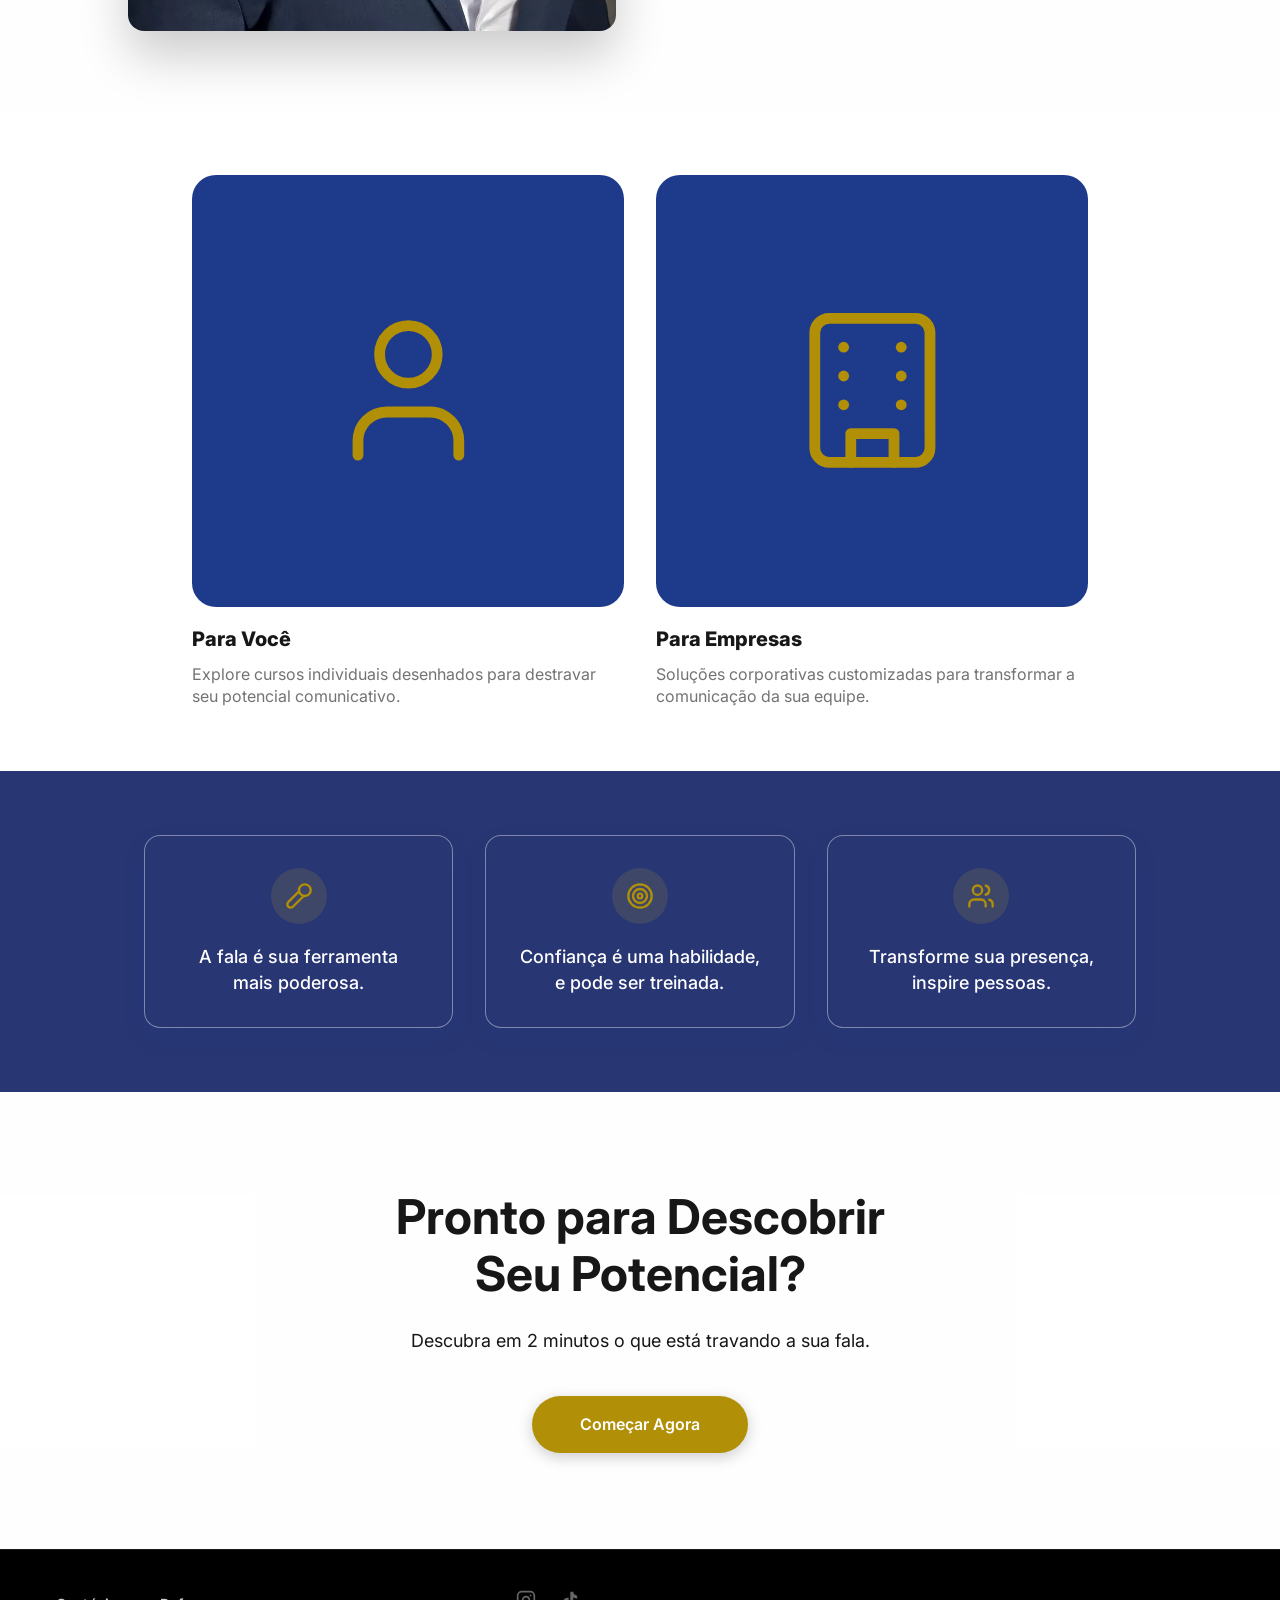
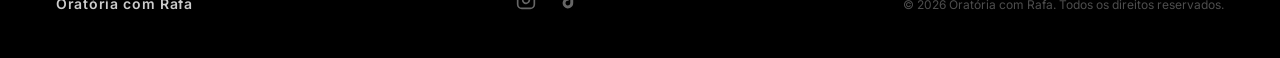
==== commit 7a3cbf33: "Ajustes do site: quiz, pixel, SEO, favicon e correções - Quiz começa direto na pergunta 1; nome/e-ma" ====
--- a/index.html
+++ b/index.html
@@ -4,19 +4,32 @@
 <head>
   <meta charset="UTF-8" />
   <meta name="viewport" content="width=device-width, initial-scale=1.0" />
-  <title>Descubra Seu Tipo de Orador - Oratória com Rafa</title>
-  <meta name="description"
-    content="Descubra seu perfil de orador em 2 minutos. Transforme sua fala, desenvolva confiança e inspire com presença." />
-  <meta name="author" content="Oratória com Rafa" />
-  <meta property="og:title" content="Descubra Seu Tipo de Orador - Oratória com Rafa" />
-  <meta property="og:description"
-    content="Descubra seu perfil de orador em 2 minutos. Transforme sua fala, desenvolva confiança e inspire com presença." />
+  <title>Descubra Seu Tipo de Orador | Oratória com Rafa</title>
+  <meta name="description" content="Descubra em 2 minutos o seu tipo de orador e o que está travando a sua fala. Quiz gratuito com Rafael de Jesus, campeão distrital de oratória." />
+  <meta name="author" content="Rafael de Jesus" />
+  <link rel="canonical" href="https://www.oratoriacomrafa.com.br/" />
   <meta property="og:type" content="website" />
+  <meta property="og:locale" content="pt_BR" />
+  <meta property="og:site_name" content="Oratória com Rafa" />
+  <meta property="og:title" content="Descubra Seu Tipo de Orador | Oratória com Rafa" />
+  <meta property="og:description" content="Descubra em 2 minutos o seu tipo de orador e o que está travando a sua fala. Quiz gratuito com Rafael de Jesus, campeão distrital de oratória." />
+  <meta property="og:url" content="https://www.oratoriacomrafa.com.br/" />
+  <meta property="og:image" content="https://www.oratoriacomrafa.com.br/assets/images/og-image.jpg" />
+  <meta property="og:image:width" content="1200" />
+  <meta property="og:image:height" content="630" />
+  <meta property="og:image:alt" content="Rafael de Jesus falando em um palco, com a marca Oratória com Rafa" />
+  <meta name="twitter:card" content="summary_large_image" />
+  <meta name="twitter:title" content="Descubra Seu Tipo de Orador | Oratória com Rafa" />
+  <meta name="twitter:description" content="Descubra em 2 minutos o seu tipo de orador e o que está travando a sua fala. Quiz gratuito com Rafael de Jesus, campeão distrital de oratória." />
+  <meta name="twitter:image" content="https://www.oratoriacomrafa.com.br/assets/images/og-image.jpg" />
+  <link rel="icon" href="/favicon.ico" sizes="48x48" />
+  <link rel="icon" href="/favicon-96.png" type="image/png" sizes="96x96" />
+  <link rel="apple-touch-icon" href="/apple-touch-icon.png" />
   <link rel="preconnect" href="https://fonts.googleapis.com" />
   <link rel="preconnect" href="https://fonts.gstatic.com" crossorigin />
-  <link href="https://fonts.googleapis.com/css2?family=Inter:wght@300;400;500;600;700;800&display=swap"
-    rel="stylesheet" />
+  <link href="https://fonts.googleapis.com/css2?family=Inter:wght@300;400;500;600;700;800&display=swap" rel="stylesheet" />
   <link rel="stylesheet" href="css/styles.css" />
+  <script src="js/pixel.js"></script>
 </head>
 
 <body>
@@ -26,28 +39,31 @@
     <div class="nav-container">
       <div class="nav-pill">
         <a href="index.html" class="nav-logo">
-          <img src="assets/images/logo.png" alt="Oratória com Rafa" />
+          <picture>
+            <source srcset="assets/images/logo.webp" type="image/webp" />
+            <img src="assets/images/logo.png" alt="Oratória com Rafa" width="717" height="99" />
+          </picture>
         </a>
         <div class="nav-links" id="nav-links">
-          <a href="index.html" class="nav-link active">Início</a>
-          <a href="quiz-inicio.html" class="nav-link">Quiz</a>
+          <a href="index.html" class="nav-link active" aria-current="page">Início</a>
+          <a href="quiz.html" class="nav-link">Quiz</a>
           <a href="para-voce.html" class="nav-link">Para Você</a>
           <a href="para-empresas.html" class="nav-link">Para Empresas</a>
           <a href="metodologia.html" class="nav-link">Metodologia</a>
         </div>
-        <a href="quiz-inicio.html" class="btn btn-dark btn-nav-cta">Fazer Quiz</a>
-        <button class="mobile-toggle" id="mobile-toggle" aria-label="Abrir menu">
+        <a href="quiz.html" class="btn btn-dark btn-nav-cta">Fazer Quiz</a>
+        <button class="mobile-toggle" id="mobile-toggle" aria-label="Abrir menu" aria-controls="mobile-menu" aria-expanded="false">
           <span></span><span></span><span></span>
         </button>
       </div>
       <!-- Mobile dropdown -->
       <div class="mobile-menu" id="mobile-menu">
-        <a href="index.html" class="mobile-link active">Início</a>
-        <a href="quiz-inicio.html" class="mobile-link">Quiz</a>
+        <a href="index.html" class="mobile-link active" aria-current="page">Início</a>
+        <a href="quiz.html" class="mobile-link">Quiz</a>
         <a href="para-voce.html" class="mobile-link">Para Você</a>
         <a href="para-empresas.html" class="mobile-link">Para Empresas</a>
         <a href="metodologia.html" class="mobile-link">Metodologia</a>
-        <a href="quiz-inicio.html" class="btn btn-dark btn-mobile-cta">Fazer Quiz</a>
+        <a href="quiz.html" class="btn btn-dark btn-mobile-cta">Fazer Quiz</a>
       </div>
     </div>
   </nav>
@@ -56,30 +72,50 @@
     <!-- Hero Section -->
     <section class="hero" id="hero">
       <div class="hero-bg">
-        <img src="assets/images/eventocrop.jpg" alt="Orador profissional em palco" />
+        <picture>
+          <source srcset="assets/images/eventocrop.webp" type="image/webp" />
+          <img src="assets/images/eventocrop.jpg" alt="Rafael de Jesus falando ao microfone em um palco" width="1920" height="1079" fetchpriority="high" />
+        </picture>
         <div class="hero-overlay"></div>
       </div>
       <div class="hero-content fade-in">
         <h1>Descubra seu tipo<br>de Orador</h1>
+        <p class="hero-credential">🏆 Campeão distrital e Top 3 nacional de oratória</p>
         <p>Em menos de 2 minutos, descubra seus pontos fortes e o que está travando sua fala.</p>
-        <a href="quiz-inicio.html" class="btn btn-white btn-hero">Fazer o Quiz Gratuitamente</a>
-      </div>
-    </section>
-
-    <!-- Quote Section -->
-    <section class="section-white" id="quote">
-      <div class="container text-center">
-        <blockquote class="quote fade-in">
-          "Ninguém nasce sabendo falar, logo ninguém nasce sabendo falar em público."
-        </blockquote>
-        <p class="quote-author">— Rafael de Jesus</p>
+        <a href="quiz.html" class="btn btn-white btn-hero">Fazer o Quiz Gratuitamente</a>
+      </div>
+    </section>
+
+    <!-- Sobre o Rafa -->
+    <section class="section-white" id="sobre">
+      <div class="container">
+        <div class="about-grid">
+          <div>
+            <picture>
+              <source srcset="assets/images/padrao.webp" type="image/webp" />
+              <img src="assets/images/padrao.jpg" alt="Rafael de Jesus, mentor de oratória" width="900" height="1200" loading="lazy" />
+            </picture>
+          </div>
+          <div class="fade-in">
+            <p class="label">Sobre o Rafa</p>
+            <h2>Rafael de Jesus</h2>
+            <p class="about-credential">Campeão distrital e 3º lugar no Concurso Nacional de Oratória do Rotaract</p>
+            <p>Fui presidente do Rotaract Club Universidade Mackenzie e hoje atuo em ambientes corporativos globais,
+              onde comunicar com clareza faz diferença todos os dias.</p>
+            <p>Criei o Oratória com Rafa para ensinar, de forma prática, o que aprendi no palco e nas salas de reunião.
+              Acredito numa coisa simples:</p>
+            <blockquote class="about-quote">
+              "Ninguém nasce sabendo falar, logo ninguém nasce sabendo falar em público."
+            </blockquote>
+          </div>
+        </div>
       </div>
     </section>
     <!-- Navigation Cards Section -->
     <section class="section-nav-cards" id="categories">
       <div class="container">
         <div class="nav-cards-grid">
-          <!-- Card: Para Voc� -->
+          <!-- Card: Para Você -->
           <a href="para-voce.html" class="nav-card-item slide-up" style="animation-delay: 0s">
             <div class="nav-card">
               <div class="nav-card-icon">
@@ -167,52 +203,38 @@
         </div>
       </div>
     </section>
+    <!-- Depoimentos: escondido até existirem depoimentos reais (com permissão).
+         Para publicar: copie o <figure> de exemplo para cada aluno e remova o atributo "hidden" da <section>. -->
+    <section class="section-white testimonials" id="depoimentos" hidden>
+      <div class="container">
+        <div class="section-heading">
+          <h2>O que dizem os alunos</h2>
+        </div>
+        <div class="testimonials-grid">
+          <!--
+          <figure class="testimonial-card">
+            <blockquote>"Texto do depoimento."</blockquote>
+            <figcaption><strong>Nome do Aluno</strong><span>Cargo, Empresa</span></figcaption>
+          </figure>
+          -->
+        </div>
+      </div>
+    </section>
+
     <!-- CTA Section -->
     <section class="section-white section-cta" id="cta">
       <div class="container text-center">
         <h2 class="cta-title">Pronto para Descobrir<br>Seu Potencial?</h2>
-        <p class="cta-subtitle">Milhares de pessoas já descobriram seu tipo de orador e transformaram sua comunicação.
-        </p>
-        <a href="quiz-inicio.html" class="btn btn-dark btn-cta">Começar Agora</a>
+        <p class="cta-subtitle">Descubra em 2 minutos o que está travando a sua fala.</p>
+        <a href="quiz.html" class="btn btn-dark btn-cta">Começar Agora</a>
       </div>
     </section>
   </main>
 
-  <!-- Footer -->
-  <footer class="footer" id="footer">
-    <div class="container">
-      <div class="footer-inner">
-        <p class="footer-brand">Oratória com Rafa</p>
-        <div class="footer-socials">
-          <a href="https://www.tiktok.com" target="_blank" rel="noopener noreferrer" aria-label="TikTok">
-            <svg xmlns="http://www.w3.org/2000/svg" width="20" height="20" viewBox="0 0 24 24" fill="currentColor">
-              <path
-                d="M19.59 6.69a4.83 4.83 0 0 1-3.77-4.25V2h-3.45v13.67a2.89 2.89 0 0 1-5.2 1.74 2.89 2.89 0 0 1 2.31-4.64 2.93 2.93 0 0 1 .88.13V9.4a6.84 6.84 0 0 0-1-.05A6.33 6.33 0 0 0 5 20.1a6.34 6.34 0 0 0 10.86-4.43v-7a8.16 8.16 0 0 0 4.77 1.52v-3.4a4.85 4.85 0 0 1-1-.1z" />
-            </svg>
-          </a>
-          <a href="https://www.instagram.com" target="_blank" rel="noopener noreferrer" aria-label="Instagram">
-            <svg xmlns="http://www.w3.org/2000/svg" width="20" height="20" viewBox="0 0 24 24" fill="none"
-              stroke="currentColor" stroke-width="2" stroke-linecap="round" stroke-linejoin="round">
-              <rect width="20" height="20" x="2" y="2" rx="5" ry="5" />
-              <path d="M16 11.37A4 4 0 1 1 12.63 8 4 4 0 0 1 16 11.37z" />
-              <line x1="17.5" x2="17.51" y1="6.5" y2="6.5" />
-            </svg>
-          </a>
-          <a href="https://www.youtube.com" target="_blank" rel="noopener noreferrer" aria-label="YouTube">
-            <svg xmlns="http://www.w3.org/2000/svg" width="20" height="20" viewBox="0 0 24 24" fill="none"
-              stroke="currentColor" stroke-width="2" stroke-linecap="round" stroke-linejoin="round">
-              <path
-                d="M2.5 17a24.12 24.12 0 0 1 0-10 2 2 0 0 1 1.4-1.4 49.56 49.56 0 0 1 16.2 0A2 2 0 0 1 21.5 7a24.12 24.12 0 0 1 0 10 2 2 0 0 1-1.4 1.4 49.55 49.55 0 0 1-16.2 0A2 2 0 0 1 2.5 17" />
-              <path d="m10 15 5-3-5-3z" />
-            </svg>
-          </a>
-        </div>
-        <p class="footer-copy">© 2025 Oratória com Rafa. Todos os direitos reservados.</p>
-      </div>
-    </div>
-  </footer>
+  <!-- Rodapé: o conteúdo é gerado por renderFooter() em js/main.js (um só lugar para todas as páginas) -->
+  <footer class="footer" id="site-footer"></footer>
 
   <script src="js/main.js"></script>
 </body>
 
-</html>+</html>
--- a/css/styles.css
+++ b/css/styles.css
@@ -1567,3 +1567,193 @@
 .result-hero .result-back:hover {
     color: #ffffff !important;
 }
+
+
+/* ===== AJUSTES OUT/2026 ===== */
+[hidden] {
+  display: none !important;
+}
+
+/* <picture> wrappers (WebP com fallback JPG/PNG) */
+.hero-bg picture {
+  display: block;
+  width: 100%;
+  height: 100%;
+}
+
+.nav-logo img {
+  width: auto;
+}
+
+.about-grid img {
+  height: auto;
+  display: block;
+}
+
+/* Credencial no hero */
+.hero-content .hero-credential {
+  display: inline-block;
+  font-size: 0.875rem;
+  font-weight: 600;
+  letter-spacing: 0.05em;
+  text-transform: uppercase;
+  margin-bottom: 1.25rem;
+  padding: 0.4rem 1rem;
+  border: 1px solid rgba(255, 255, 255, 0.4);
+  border-radius: 999px;
+  background: rgba(0, 0, 0, 0.25);
+}
+
+/* Sobre o Rafa */
+.about-grid .label {
+  color: #737373;
+}
+
+.about-grid .about-credential {
+  color: var(--primary);
+  font-weight: 600;
+}
+
+.about-quote {
+  margin-top: 1.5rem;
+  padding-left: 1.25rem;
+  border-left: 4px solid var(--detail);
+  font-size: 1.25rem;
+  font-weight: 700;
+  line-height: 1.4;
+  color: var(--primary);
+}
+
+/* Depoimentos */
+.testimonials-grid {
+  display: grid;
+  grid-template-columns: repeat(auto-fit, minmax(16rem, 1fr));
+  gap: 1.5rem;
+  max-width: 64rem;
+  margin: 0 auto;
+}
+
+.testimonial-card {
+  background: var(--bg-light);
+  border: 1px solid #e5e5e5;
+  border-radius: 1rem;
+  padding: 1.5rem;
+}
+
+.testimonial-card blockquote {
+  color: #404040;
+  line-height: 1.7;
+  margin-bottom: 1rem;
+}
+
+.testimonial-card figcaption strong {
+  display: block;
+  color: var(--primary);
+}
+
+.testimonial-card figcaption span {
+  color: #737373;
+  font-size: 0.875rem;
+}
+
+/* Quiz: voltar e etapa final de dados */
+.quiz-back {
+  display: block;
+  margin: 1.5rem auto 0;
+  background: none;
+  border: none;
+  color: #525252;
+  font: inherit;
+  font-size: 0.875rem;
+  cursor: pointer;
+  text-decoration: underline;
+}
+
+.quiz-wrapper .lead-header {
+  text-align: center;
+  margin-bottom: 2rem;
+}
+
+.quiz-wrapper .lead-header .quiz-label {
+  color: #525252;
+}
+
+.quiz-wrapper .lead-header h1 {
+  font-size: clamp(1.75rem, 4vw, 2.25rem);
+  margin-bottom: 0.75rem;
+}
+
+.label-optional {
+  opacity: 0.7;
+  font-weight: 400;
+}
+
+.form-error {
+  background: #fee2e2;
+  color: #991b1b !important;
+  border-radius: 0.5rem;
+  padding: 0.75rem 1rem;
+  margin-bottom: 1rem;
+  font-size: 0.875rem;
+}
+
+/* Resultado: próximo passo */
+.result-cta-question {
+  font-size: 1.25rem;
+  font-weight: 700;
+  color: #171717;
+  margin-bottom: 1.5rem;
+}
+
+.result-reco {
+  max-width: 40rem;
+  margin: 0 auto;
+  padding: 2rem;
+  border: 2px solid var(--primary);
+  border-radius: 1rem;
+  text-align: center;
+}
+
+.result-reco .tip-label {
+  font-size: 0.875rem;
+  font-weight: 600;
+  text-transform: uppercase;
+  letter-spacing: 0.1em;
+  color: #525252;
+  margin-bottom: 0.5rem;
+}
+
+.result-reco h3 {
+  font-size: 1.375rem;
+  color: var(--primary);
+  margin-bottom: 0.75rem;
+}
+
+.result-reco p {
+  color: #404040;
+  line-height: 1.6;
+  margin-bottom: 1.5rem;
+}
+
+.result-reco .result-reco-alt {
+  margin: 1.25rem 0 0;
+  font-size: 0.9rem;
+}
+
+.result-reco-alt a {
+  color: var(--primary);
+  font-weight: 600;
+}
+
+@media (max-width: 480px) {
+  .result-reco {
+    padding: 1.5rem 1rem;
+  }
+}
+
+@media (max-width: 480px) {
+  .hero-content .hero-credential {
+    font-size: 0.7rem;
+    letter-spacing: 0.02em;
+  }
+}
